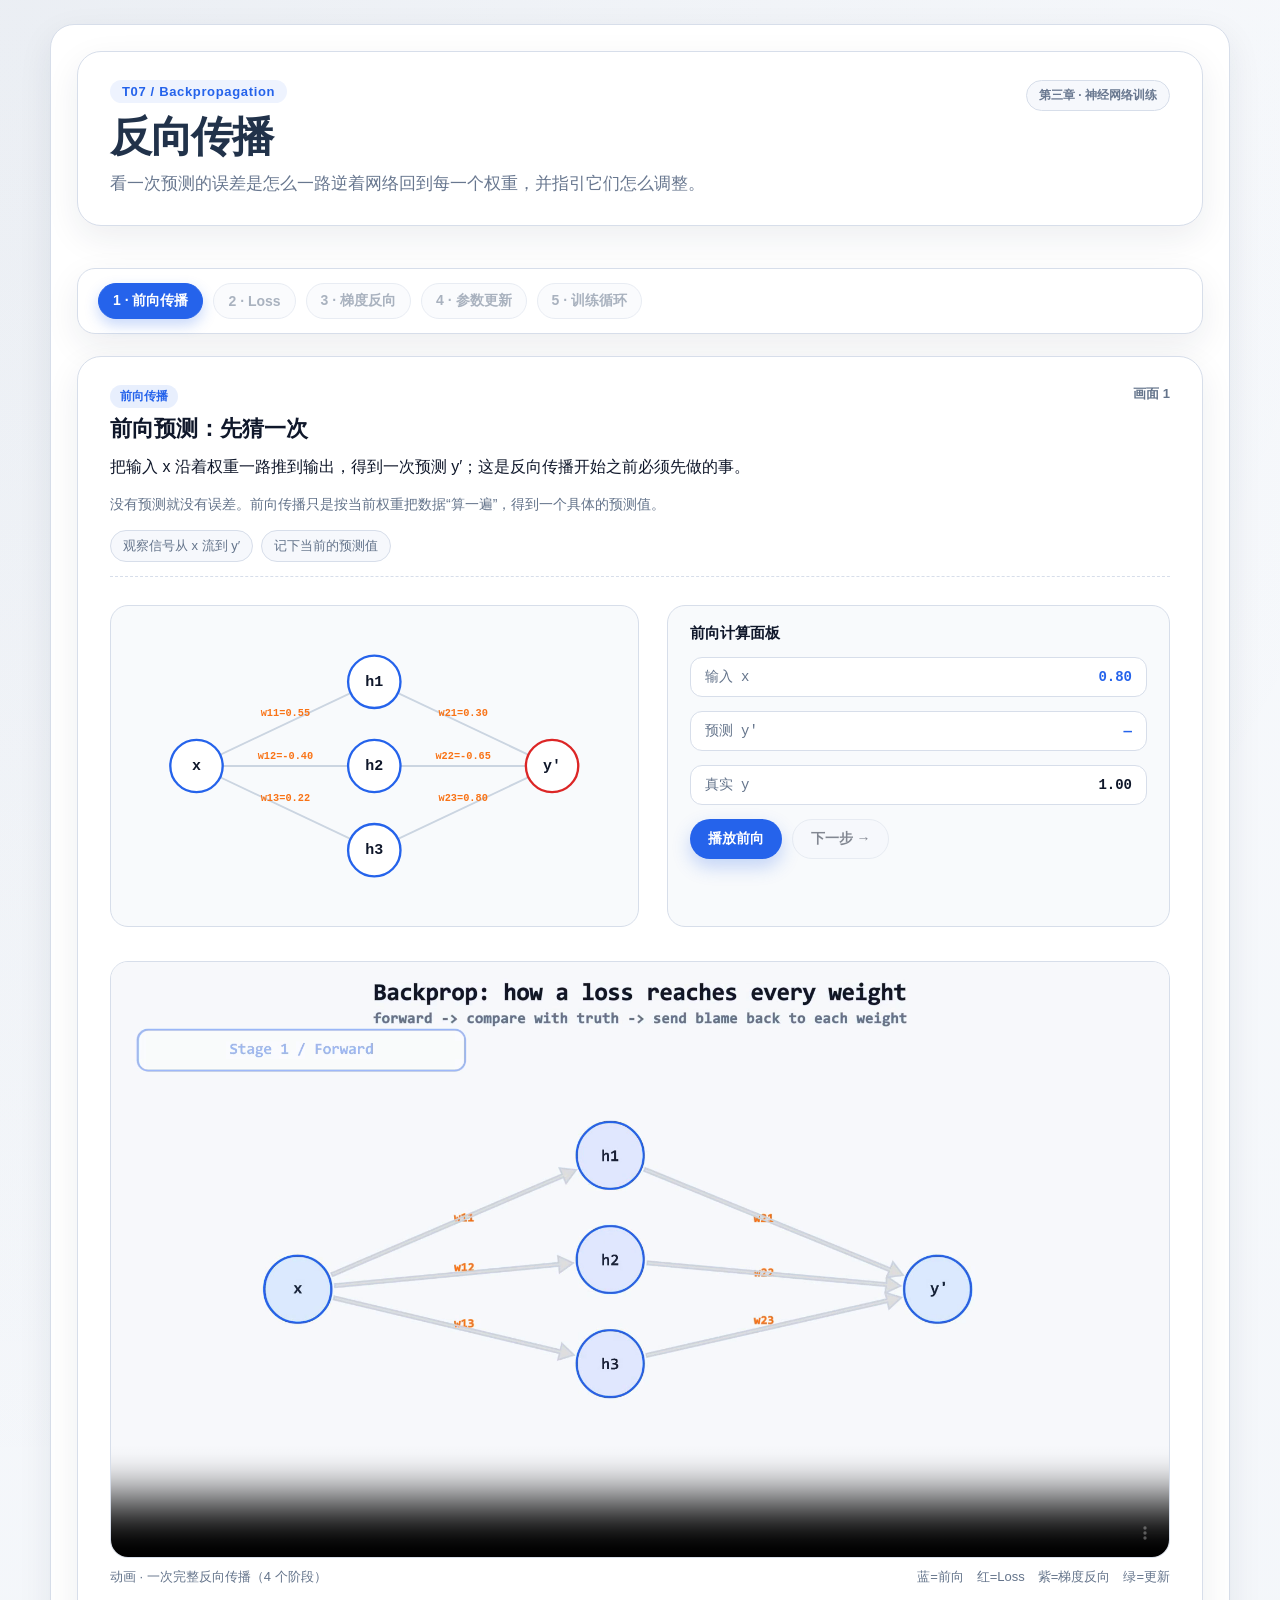
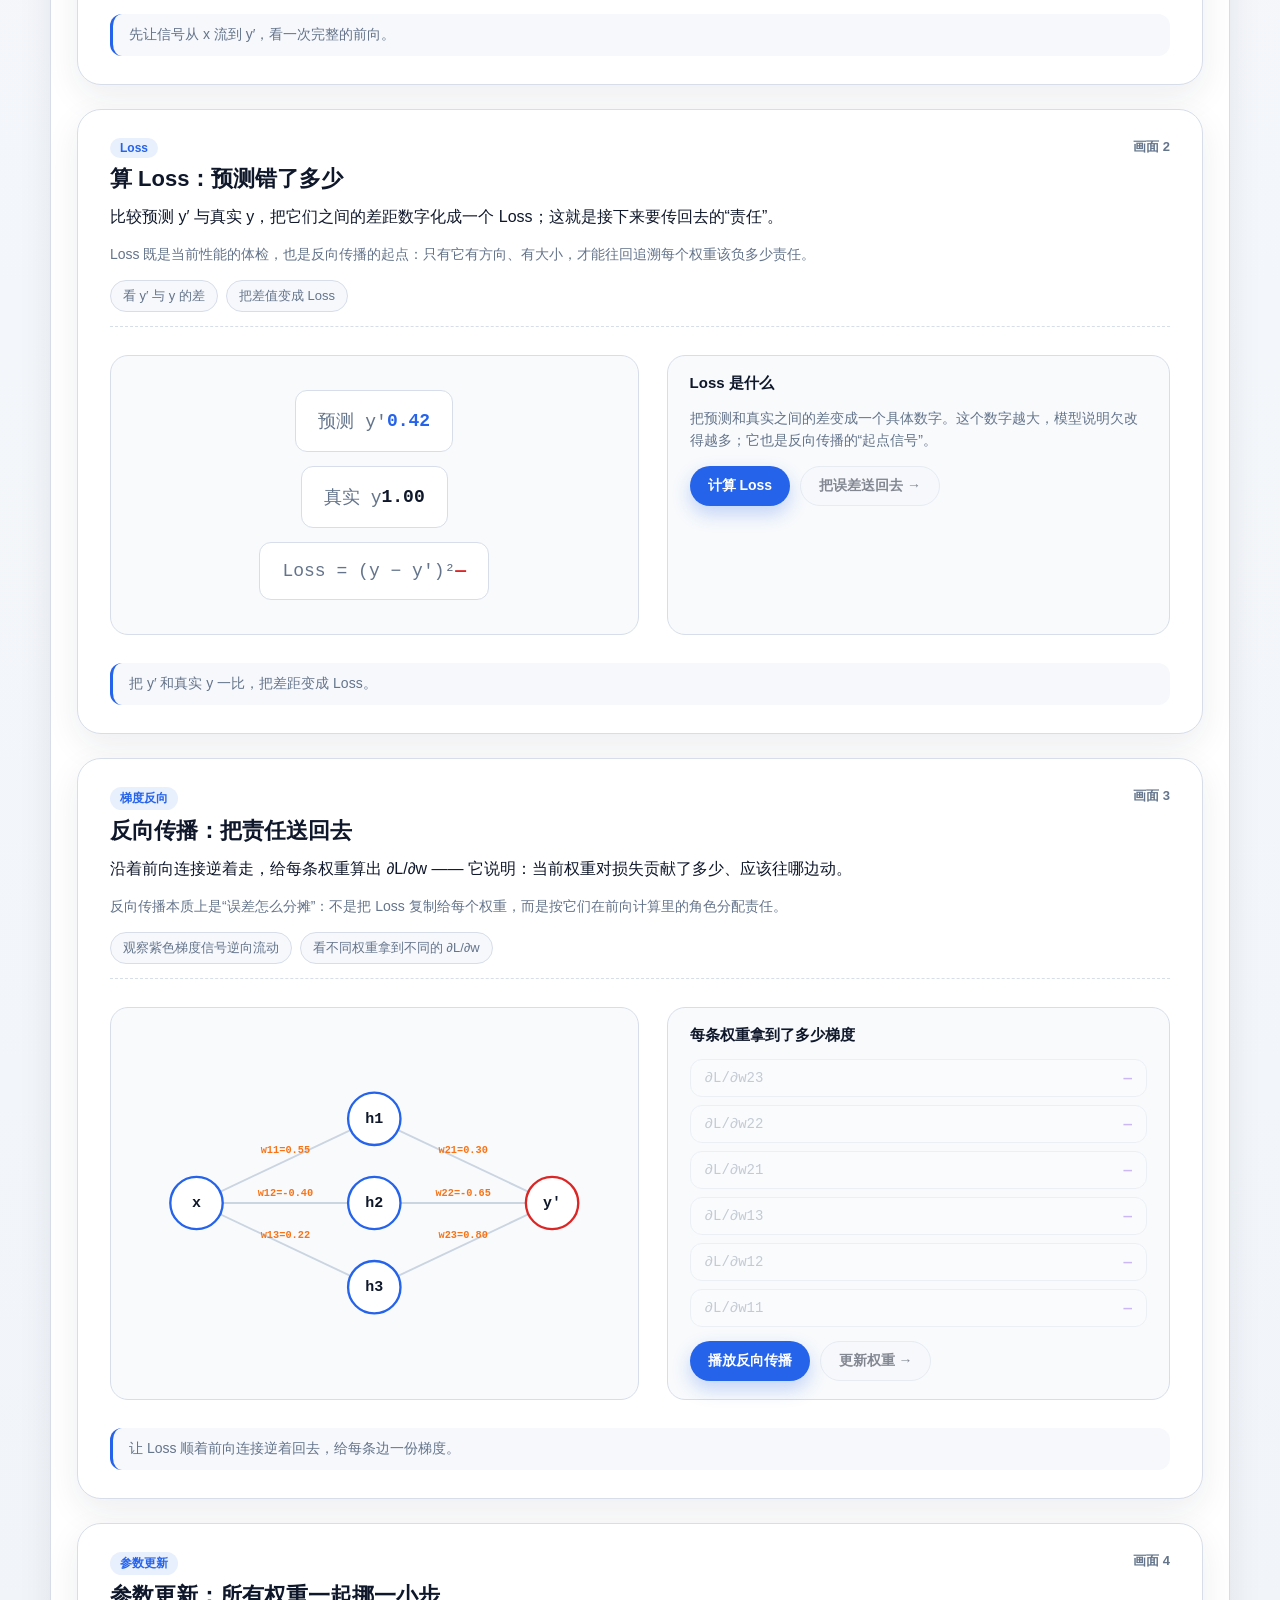
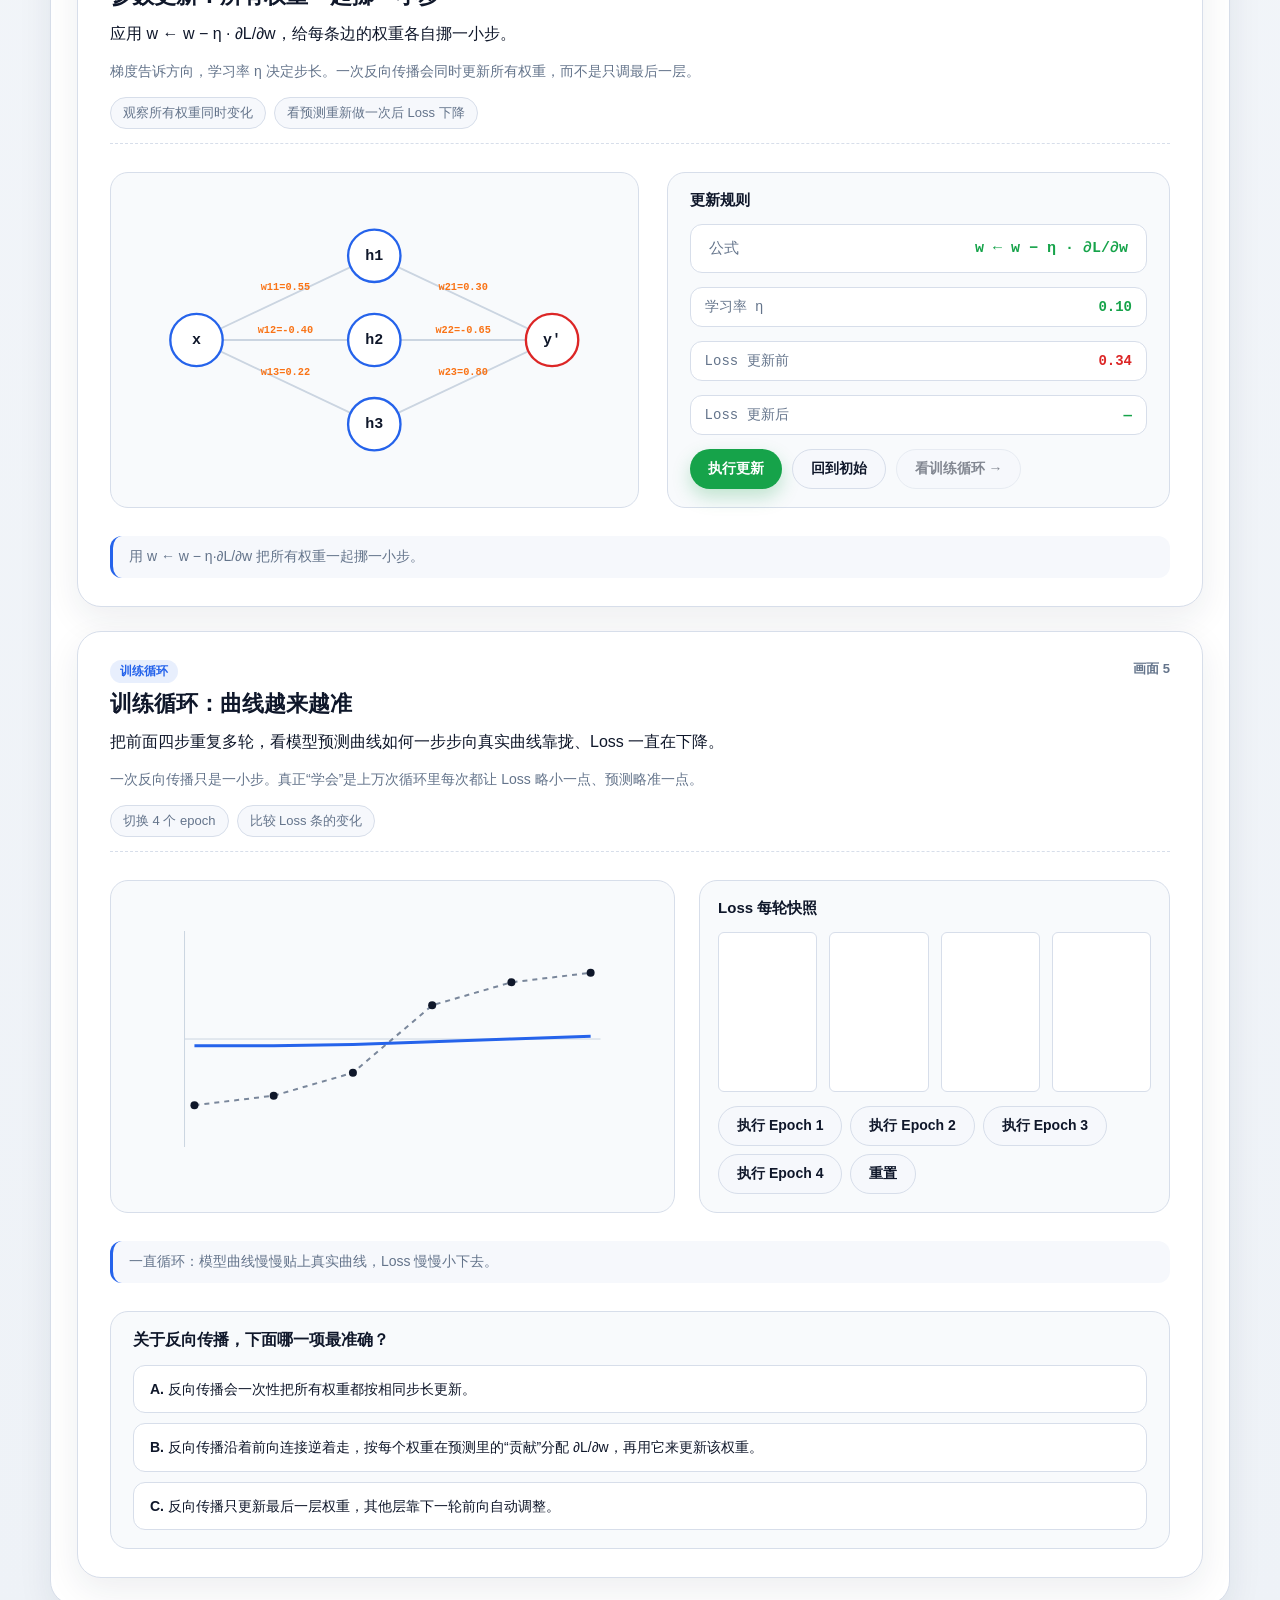
==== Chapter3-Training/T07-Backpropagation/index.html @ 6d7f1e13 "T07 Backpropagation: ship manim animations and interactive frontend - backprop_signal_flow.py: 5-sta" ====
<!doctype html>
<html lang="zh-CN">
<head>
  <meta charset="UTF-8">
  <meta name="viewport" content="width=device-width, initial-scale=1.0">
  <title>T07 · 反向传播</title>
  <link rel="stylesheet" href="./base.css">
  <link rel="stylesheet" href="./style.css">
</head>
<body>
  <main class="edu-root t07-root" data-tr-id="t07_module_root" data-tr-view="module_show" data-tr-props='{"module":"T07"}'>
    <section class="edu-shell t07-shell">
      <header class="edu-header t07-header">
        <div>
          <span class="t07-kicker">T07 / Backpropagation</span>
          <h1 class="edu-title">反向传播</h1>
          <p class="edu-subtitle">看一次预测的误差是怎么一路逆着网络回到每一个权重，并指引它们怎么调整。</p>
        </div>
        <span class="edu-badge">第三章 · 神经网络训练</span>
      </header>

      <nav class="t07-progress" id="progressNav" aria-label="关卡进度" data-tr-id="t07_progress_nav" data-tr-view="progress_show" data-tr-props='{"panel":"progress"}'></nav>

      <div class="t07-scene-stack" id="sceneStack" aria-live="polite" data-tr-id="t07_scene_stack_panel" data-tr-view="panel_show" data-tr-props='{"panel":"scene_stack"}'></div>
    </section>
  </main>

  <script src="./guide.js"></script>
  <script src="./script.js"></script>
</body>
</html>
---- Chapter3-Training/T07-Backpropagation/base.css ----
/*
  统一教学模块 Base 样式
  参考来源: activation-browser
  适用范围: 页面外壳、卡片、控件、表格、图表区、徽标、提示信息
*/

/* 全局设计令牌（颜色、圆角、阴影、字体） */
:root {
  --ui-bg-page: #eef2f7;
  --ui-bg-page-top: #f7f9fc;
  --ui-bg-card: #ffffff;
  --ui-bg-soft: #eef3fb;
  --ui-bg-muted: #f6f8fc;

  --ui-text-main: #21324a;
  --ui-text-muted: #68778f;
  --ui-text-light: #8b97ab;

  --ui-border: #d7deea;
  --ui-border-strong: #9fb0c8;

  --ui-accent: #27446e;
  --ui-accent-alt: #f07e47;
  --ui-success: #228d5c;
  --ui-warning: #c07100;
  --ui-danger: #c43f52;

  --ui-shadow-soft: 0 12px 34px rgba(25, 42, 70, 0.08);
  --ui-shadow-hover: 0 16px 40px rgba(25, 42, 70, 0.12);

  --ui-radius-xl: 24px;
  --ui-radius-lg: 18px;
  --ui-radius-md: 12px;
  --ui-radius-sm: 8px;
  --ui-radius-pill: 999px;

  --ui-font-sans: "Segoe UI", "PingFang SC", "Hiragino Sans GB", Arial, sans-serif;
  --ui-font-mono: "Cascadia Code", "SFMono-Regular", Consolas, monospace;
}

/* 统一盒模型，避免不同浏览器计算差异 */
* {
  box-sizing: border-box;
}

/* 清理页面默认边距 */
html,
body {
  margin: 0;
  padding: 0;
}

/* 页面根容器：负责背景、基础字号与主字体 */
.edu-root {
  min-height: 100vh;
  padding: 24px;
  background:
    radial-gradient(circle at top left, rgba(39, 68, 110, 0.06), transparent 30%),
    linear-gradient(180deg, var(--ui-bg-page-top) 0%, var(--ui-bg-page) 100%);
  color: var(--ui-text-main);
  font-family: var(--ui-font-sans);
}

/* 内容外壳：统一最大宽度、边框、圆角和阴影 */
.edu-shell {
  max-width: 1200px;
  margin: 0 auto;
  padding: 26px;
  border: 1px solid var(--ui-border);
  border-radius: var(--ui-radius-xl);
  background: var(--ui-bg-card);
  box-shadow: var(--ui-shadow-soft);
}

/* 顶部标题区：标题 + 右上角徽标 */
.edu-header {
  display: flex;
  align-items: flex-start;
  justify-content: space-between;
  gap: 16px;
  margin-bottom: 20px;
}

/* 主标题 */
.edu-title {
  margin: 0;
  font-size: 42px;
  line-height: 1.06;
  letter-spacing: -0.03em;
}

/* 副标题 */
.edu-subtitle {
  margin: 10px 0 0;
  color: var(--ui-text-muted);
  font-size: 17px;
  line-height: 1.6;
}

/* 右上角胶囊徽标（例如“第X课 / 交互实验”） */
.edu-badge {
  flex-shrink: 0;
  display: inline-flex;
  align-items: center;
  padding: 6px 12px;
  border: 1px solid var(--ui-border);
  border-radius: var(--ui-radius-pill);
  background: var(--ui-bg-muted);
  color: var(--ui-text-muted);
  font-size: 12px;
  font-weight: 700;
}

/* 主布局：左侧控制区 + 右侧内容区 */
.edu-grid {
  display: grid;
  grid-template-columns: 320px minmax(0, 1fr);
  gap: 16px;
}

/* 面板与卡片共享基础边框样式 */
.edu-panel,
.edu-card {
  border: 1px solid var(--ui-border);
  border-radius: var(--ui-radius-lg);
  background: var(--ui-bg-card);
}

/* 左侧控制面板 */
.edu-panel {
  padding: 16px;
}

/* 右侧内容卡片 */
.edu-card {
  padding: 18px;
}

/* 相邻卡片之间的纵向间距 */
.edu-card + .edu-card {
  margin-top: 14px;
}

/* 区块标题（小号大写风格） */
.edu-section-title {
  margin: 0 0 10px;
  color: var(--ui-text-muted);
  font-size: 12px;
  font-weight: 800;
  letter-spacing: 0.09em;
  text-transform: uppercase;
}

/* 表单标签 */
.edu-label {
  display: block;
  margin: 0 0 6px;
  font-size: 13px;
  color: var(--ui-text-muted);
}

/* 输入控件基础样式：输入框/下拉/多行文本 */
.edu-input,
.edu-select,
.edu-textarea {
  width: 100%;
  border: 1px solid var(--ui-border);
  border-radius: var(--ui-radius-md);
  background: #ffffff;
  color: var(--ui-text-main);
  font: inherit;
  transition: border-color 140ms ease, box-shadow 140ms ease;
}

/* 单行输入控件统一高度 */
.edu-input,
.edu-select {
  height: 40px;
  padding: 0 12px;
}

/* 多行输入框 */
.edu-textarea {
  min-height: 120px;
  padding: 10px 12px;
  resize: vertical;
  line-height: 1.6;
}

/* 控件聚焦态：高亮边框与外发光 */
.edu-input:focus,
.edu-select:focus,
.edu-textarea:focus {
  outline: none;
  border-color: var(--ui-accent);
  box-shadow: 0 0 0 3px rgba(39, 68, 110, 0.14);
}

/* 范围滑条统一主色 */
.edu-range {
  width: 100%;
  accent-color: var(--ui-accent);
}

/* 常用行布局：左右对齐 */
.edu-row {
  display: flex;
  align-items: center;
  justify-content: space-between;
  gap: 10px;
}

/* 按钮组容器 */
.edu-actions {
  display: flex;
  flex-wrap: wrap;
  gap: 10px;
}

/* 按钮基础样式 */
.edu-btn {
  border: 1px solid var(--ui-border);
  background: #ffffff;
  color: var(--ui-text-muted);
  border-radius: var(--ui-radius-pill);
  padding: 9px 16px;
  font-size: 14px;
  font-weight: 700;
  cursor: pointer;
  transition: all 140ms ease;
}

/* 按钮悬停反馈 */
.edu-btn:hover {
  transform: translateY(-1px);
  border-color: var(--ui-accent);
  color: var(--ui-accent);
}

/* 激活态与主按钮 */
.edu-btn.is-active,
.edu-btn--primary {
  border-color: var(--ui-accent);
  background: var(--ui-accent);
  color: #ffffff;
}

/* 警告按钮 */
.edu-btn--warn {
  border-color: rgba(192, 113, 0, 0.45);
  background: rgba(192, 113, 0, 0.08);
  color: var(--ui-warning);
}

/* 危险按钮 */
.edu-btn--danger {
  border-color: rgba(196, 63, 82, 0.45);
  background: rgba(196, 63, 82, 0.08);
  color: var(--ui-danger);
}

/* KPI 指标卡网格 */
.edu-kpi-grid {
  display: grid;
  grid-template-columns: repeat(3, minmax(0, 1fr));
  gap: 12px;
}

/* 单个 KPI 卡片 */
.edu-kpi {
  padding: 12px;
  border: 1px solid var(--ui-border);
  border-radius: var(--ui-radius-md);
  background: var(--ui-bg-soft);
}

/* KPI 标签文本 */
.edu-kpi-label {
  margin: 0;
  color: var(--ui-text-muted);
  font-size: 12px;
  text-transform: uppercase;
  letter-spacing: 0.05em;
}

/* KPI 数值文本 */
.edu-kpi-value {
  margin: 4px 0 0;
  color: var(--ui-accent);
  font-family: var(--ui-font-mono);
  font-size: 26px;
  font-weight: 800;
  line-height: 1.1;
}

/* 图表容器（适配 svg/canvas） */
.edu-chart {
  border: 1px solid var(--ui-border);
  border-radius: var(--ui-radius-lg);
  background: linear-gradient(180deg, rgba(250, 252, 255, 0.98), #ffffff);
  padding: 10px;
}

/* 图表元素自适应宽度 */
.edu-chart svg,
.edu-chart canvas {
  width: 100%;
  height: auto;
  display: block;
}

/* 图例容器 */
.edu-legend {
  margin-top: 10px;
  display: flex;
  flex-wrap: wrap;
  gap: 16px;
  color: var(--ui-text-muted);
  font-size: 14px;
}

/* 图例项 */
.edu-legend-item {
  display: inline-flex;
  align-items: center;
  gap: 8px;
}

/* 图例色点 */
.edu-dot {
  width: 12px;
  height: 12px;
  border-radius: 999px;
}

/* 主曲线颜色 */
.edu-dot--main {
  background: var(--ui-accent);
}

/* 对比曲线颜色 */
.edu-dot--alt {
  background: var(--ui-accent-alt);
}

/* 表格外层：横向滚动与边框 */
.edu-table-wrap {
  overflow-x: auto;
  border: 1px solid var(--ui-border);
  border-radius: var(--ui-radius-md);
}

/* 统一表格样式 */
.edu-table {
  width: 100%;
  border-collapse: collapse;
  min-width: 560px;
}

/* 单元格样式 */
.edu-table th,
.edu-table td {
  padding: 10px 12px;
  border-bottom: 1px solid var(--ui-border);
  text-align: left;
  font-size: 14px;
}

/* 表头样式 */
.edu-table th {
  background: var(--ui-bg-muted);
  color: var(--ui-text-muted);
  font-weight: 700;
}

/* 行悬停高亮 */
.edu-table tbody tr:hover {
  background: rgba(39, 68, 110, 0.05);
}

/* 提示说明块 */
.edu-note {
  margin-top: 12px;
  padding: 12px 14px;
  border: 1px solid rgba(39, 68, 110, 0.18);
  border-radius: var(--ui-radius-md);
  background: rgba(39, 68, 110, 0.07);
  color: var(--ui-text-main);
  font-size: 14px;
  line-height: 1.6;
}

/* 提示块中的强调文本 */
.edu-note strong {
  color: var(--ui-accent);
}

/* 空状态占位（无数据时使用） */
.edu-empty {
  border: 1px dashed var(--ui-border-strong);
  border-radius: var(--ui-radius-md);
  padding: 20px;
  text-align: center;
  color: var(--ui-text-light);
}

/* 页脚说明文字 */
.edu-footer {
  margin-top: 16px;
  color: var(--ui-text-light);
  font-size: 12px;
}

/* 中等屏幕：左右布局改为上下布局 */
@media (max-width: 980px) {
  .edu-grid {
    grid-template-columns: 1fr;
  }

  .edu-title {
    font-size: 32px;
  }
}

/* 小屏幕：收紧内边距并降低密度 */
@media (max-width: 760px) {
  .edu-root {
    padding: 14px;
  }

  .edu-shell {
    padding: 16px;
    border-radius: var(--ui-radius-lg);
  }

  .edu-header {
    flex-direction: column;
    align-items: flex-start;
  }

  .edu-kpi-grid {
    grid-template-columns: 1fr;
  }
}
---- Chapter3-Training/T07-Backpropagation/style.css ----
/*
  T07 反向传播 · 模块样式
  基于 base.css 的 UI 令牌再做模块色调，沿用与 T14 一致的视觉语法。
*/

.t07-root {
  --t07-accent: #2563eb;       /* 前向 */
  --t07-loss: #dc2626;          /* Loss */
  --t07-grad: #7c3aed;          /* 反向梯度 */
  --t07-update: #16a34a;        /* 参数更新 */
  --t07-param: #f97316;         /* 被操作参数 */
  --t07-ink: #0f172a;
  --t07-muted: #64748b;
  --t07-line: #cbd5e1;
  --t07-bg-soft: #f8fafc;
  --t07-bg-card: #ffffff;
}

.t07-shell {
  max-width: 1180px;
  margin: 0 auto;
  display: flex;
  flex-direction: column;
  gap: 22px;
}

.t07-header {
  display: flex;
  justify-content: space-between;
  align-items: flex-start;
  gap: 24px;
  padding: 28px 32px;
  background: var(--t07-bg-card);
  border-radius: var(--ui-radius-xl);
  box-shadow: var(--ui-shadow-soft);
  border: 1px solid var(--ui-border);
}

.t07-kicker {
  display: inline-block;
  padding: 4px 12px;
  border-radius: 999px;
  background: rgba(37, 99, 235, 0.08);
  color: var(--t07-accent);
  font-size: 13px;
  font-weight: 600;
  letter-spacing: 0.05em;
  margin-bottom: 12px;
}

/* 进度条 */
.t07-progress {
  display: flex;
  flex-wrap: wrap;
  gap: 10px;
  padding: 14px 20px;
  background: var(--t07-bg-card);
  border-radius: var(--ui-radius-lg);
  border: 1px solid var(--ui-border);
  box-shadow: var(--ui-shadow-soft);
}

.t07-progress button {
  appearance: none;
  border: 1px solid var(--ui-border);
  background: var(--ui-bg-muted);
  color: var(--t07-muted);
  padding: 8px 14px;
  border-radius: var(--ui-radius-pill);
  font-size: 14px;
  font-weight: 600;
  cursor: pointer;
  display: inline-flex;
  align-items: center;
  gap: 8px;
  transition: all 0.2s ease;
}

.t07-progress button:hover {
  border-color: var(--t07-accent);
  color: var(--t07-accent);
}

.t07-progress button.is-active {
  background: var(--t07-accent);
  color: #fff;
  border-color: var(--t07-accent);
  box-shadow: 0 6px 14px rgba(37, 99, 235, 0.25);
}

.t07-progress button.is-done {
  border-color: var(--t07-update);
  color: var(--t07-update);
  background: rgba(22, 163, 74, 0.08);
}

.t07-progress button[disabled] {
  opacity: 0.55;
  cursor: not-allowed;
}

/* 场景栈 */
.t07-scene-stack {
  display: flex;
  flex-direction: column;
  gap: 24px;
}

.t07-scene {
  background: var(--t07-bg-card);
  border-radius: var(--ui-radius-xl);
  border: 1px solid var(--ui-border);
  box-shadow: var(--ui-shadow-soft);
  padding: 28px 32px;
  display: grid;
  grid-template-columns: minmax(0, 1.05fr) minmax(0, 1fr);
  gap: 28px;
}

.t07-scene-head {
  grid-column: 1 / -1;
  display: flex;
  justify-content: space-between;
  align-items: flex-start;
  gap: 18px;
  border-bottom: 1px dashed var(--ui-border);
  padding-bottom: 14px;
}

.t07-scene-head h2 {
  margin: 6px 0 6px;
  font-size: 22px;
  color: var(--t07-ink);
}

.t07-scene-head .pill {
  display: inline-block;
  padding: 3px 10px;
  border-radius: 999px;
  font-size: 12px;
  font-weight: 600;
  background: rgba(37, 99, 235, 0.1);
  color: var(--t07-accent);
}

.t07-scene-head .tag {
  font-size: 13px;
  color: var(--t07-muted);
  font-weight: 600;
}

.t07-goal {
  margin: 10px 0 6px;
  color: var(--t07-ink);
  line-height: 1.6;
}

.t07-concept {
  color: var(--t07-muted);
  font-size: 14px;
  line-height: 1.6;
}

.t07-tasks {
  list-style: none;
  padding: 0;
  margin: 10px 0 0;
  display: flex;
  flex-wrap: wrap;
  gap: 8px;
}

.t07-tasks li {
  font-size: 13px;
  color: var(--t07-muted);
  background: var(--ui-bg-muted);
  padding: 6px 12px;
  border-radius: 999px;
  border: 1px solid var(--ui-border);
}

/* 通用按钮 */
.t07-action {
  appearance: none;
  border: none;
  cursor: pointer;
  padding: 10px 18px;
  border-radius: var(--ui-radius-pill);
  font-size: 14px;
  font-weight: 600;
  transition: transform 0.15s ease, box-shadow 0.2s ease, background 0.2s ease;
  display: inline-flex;
  align-items: center;
  gap: 8px;
}

.t07-action.primary {
  background: var(--t07-accent);
  color: #fff;
  box-shadow: 0 8px 18px rgba(37, 99, 235, 0.25);
}

.t07-action.primary:hover { transform: translateY(-1px); }

.t07-action.ghost {
  background: var(--ui-bg-muted);
  color: var(--t07-ink);
  border: 1px solid var(--ui-border);
}

.t07-action.success {
  background: var(--t07-update);
  color: #fff;
  box-shadow: 0 8px 18px rgba(22, 163, 74, 0.25);
}

.t07-action[disabled] {
  opacity: 0.5;
  cursor: not-allowed;
  box-shadow: none;
}

/* 网络结构图 */
.t07-network {
  position: relative;
  background: var(--t07-bg-soft);
  border-radius: var(--ui-radius-lg);
  border: 1px solid var(--ui-border);
  padding: 20px;
  min-height: 280px;
  display: flex;
  align-items: center;
  justify-content: center;
}

.t07-network svg {
  width: 100%;
  height: 280px;
  display: block;
}

.t07-edge {
  stroke: var(--t07-line);
  stroke-width: 2;
  fill: none;
  transition: stroke 0.4s ease, stroke-width 0.4s ease, opacity 0.3s ease;
}

.t07-edge.is-forward { stroke: var(--t07-accent); stroke-width: 3.2; }
.t07-edge.is-backward { stroke: var(--t07-grad); stroke-width: 3.2; }

.t07-edge-pulse {
  stroke-width: 4;
  stroke-linecap: round;
  fill: none;
  opacity: 0;
  pointer-events: none;
}

.t07-edge-pulse.is-active { animation: t07-pulse 1.2s ease-in-out forwards; }

@keyframes t07-pulse {
  0%   { opacity: 0;   stroke-dasharray: 0 220; stroke-dashoffset: 0; }
  25%  { opacity: 0.9; stroke-dasharray: 60 220; }
  100% { opacity: 0;   stroke-dasharray: 220 0; stroke-dashoffset: -200; }
}

.t07-node {
  fill: #fff;
  stroke: var(--t07-accent);
  stroke-width: 2.5;
  transition: stroke 0.3s ease, fill 0.3s ease;
}

.t07-node.is-output { stroke: var(--t07-loss); }
.t07-node.is-updated { stroke: var(--t07-update); fill: rgba(22, 163, 74, 0.1); }

.t07-node-label {
  font-family: var(--ui-font-mono);
  font-size: 16px;
  fill: var(--t07-ink);
  text-anchor: middle;
  dominant-baseline: central;
  font-weight: 700;
}

.t07-weight-label {
  font-family: var(--ui-font-mono);
  font-size: 11px;
  fill: var(--t07-param);
  font-weight: 700;
  text-anchor: middle;
}

.t07-weight-label.is-updated { fill: var(--t07-update); }

/* 信息面板 */
.t07-panel {
  background: var(--t07-bg-soft);
  border-radius: var(--ui-radius-lg);
  border: 1px solid var(--ui-border);
  padding: 18px 22px;
  display: flex;
  flex-direction: column;
  gap: 14px;
}

.t07-panel h3 {
  margin: 0;
  font-size: 15px;
  color: var(--t07-ink);
}

.t07-metric {
  display: flex;
  justify-content: space-between;
  align-items: center;
  padding: 10px 14px;
  background: #fff;
  border-radius: var(--ui-radius-md);
  border: 1px solid var(--ui-border);
  font-family: var(--ui-font-mono);
  font-size: 14px;
}

.t07-metric .label { color: var(--t07-muted); }

.t07-metric .value { font-weight: 700; color: var(--t07-ink); }
.t07-metric.tone-loss .value { color: var(--t07-loss); }
.t07-metric.tone-grad .value { color: var(--t07-grad); }
.t07-metric.tone-update .value { color: var(--t07-update); }
.t07-metric.tone-forward .value { color: var(--t07-accent); }

.t07-actions-row {
  display: flex;
  flex-wrap: wrap;
  gap: 10px;
}

/* 视频卡片 */
.t07-media {
  grid-column: 1 / -1;
  margin-top: 6px;
  display: flex;
  flex-direction: column;
  gap: 10px;
}

.t07-media video {
  width: 100%;
  border-radius: var(--ui-radius-lg);
  border: 1px solid var(--ui-border);
  background: var(--t07-bg-soft);
}

.t07-media .caption {
  font-size: 13px;
  color: var(--t07-muted);
  display: flex;
  justify-content: space-between;
  align-items: center;
}

/* 反馈条 */
.t07-feedback {
  grid-column: 1 / -1;
  padding: 12px 16px;
  border-radius: var(--ui-radius-md);
  background: var(--ui-bg-muted);
  color: var(--t07-muted);
  font-size: 14px;
  border-left: 3px solid var(--t07-accent);
}

.t07-feedback.tone-loss { color: var(--t07-loss); border-left-color: var(--t07-loss); background: rgba(220, 38, 38, 0.05); }
.t07-feedback.tone-grad { color: var(--t07-grad); border-left-color: var(--t07-grad); background: rgba(124, 58, 237, 0.05); }
.t07-feedback.tone-update { color: var(--t07-update); border-left-color: var(--t07-update); background: rgba(22, 163, 74, 0.05); }

/* 训练循环面板 */
.t07-loop {
  grid-column: 1 / -1;
  display: grid;
  grid-template-columns: minmax(0, 1.2fr) minmax(0, 1fr);
  gap: 24px;
}

.t07-curve {
  background: var(--t07-bg-soft);
  border-radius: var(--ui-radius-lg);
  border: 1px solid var(--ui-border);
  padding: 18px;
}

.t07-curve svg { width: 100%; height: 280px; display: block; }

.t07-curve-axis { stroke: var(--t07-line); stroke-width: 1; }
.t07-curve-target {
  stroke: var(--t07-muted);
  stroke-width: 2;
  fill: none;
  stroke-dasharray: 5 5;
  opacity: 0.85;
}
.t07-curve-pred {
  stroke: var(--t07-accent);
  stroke-width: 3;
  fill: none;
  transition: d 0.8s ease;
}
.t07-curve-sample { fill: var(--t07-ink); }

.t07-loss-bars {
  background: var(--t07-bg-soft);
  border-radius: var(--ui-radius-lg);
  border: 1px solid var(--ui-border);
  padding: 18px;
  display: flex;
  flex-direction: column;
  gap: 14px;
}

.t07-bars {
  display: grid;
  grid-template-columns: repeat(4, 1fr);
  gap: 12px;
  align-items: end;
  height: 160px;
}

.t07-bar {
  position: relative;
  background: #fff;
  border-radius: 6px;
  border: 1px solid var(--ui-border);
  overflow: hidden;
  display: flex;
  flex-direction: column;
  justify-content: flex-end;
  height: 100%;
}

.t07-bar .fill {
  background: linear-gradient(180deg, var(--t07-loss), #f87171);
  width: 100%;
  height: 0;
  transition: height 0.6s ease;
}

.t07-bar.is-done .fill { background: linear-gradient(180deg, var(--t07-update), #4ade80); }

.t07-bar .cap {
  position: absolute;
  bottom: -20px;
  left: 0;
  right: 0;
  text-align: center;
  font-size: 12px;
  color: var(--t07-muted);
  font-weight: 600;
}

.t07-bar .val {
  position: absolute;
  top: -22px;
  left: 0;
  right: 0;
  text-align: center;
  font-family: var(--ui-font-mono);
  font-size: 12px;
  color: var(--t07-ink);
  font-weight: 700;
  opacity: 0;
  transition: opacity 0.4s ease;
}

.t07-bar.is-done .val { opacity: 1; }

.t07-epoch-controls {
  display: flex;
  flex-wrap: wrap;
  gap: 8px;
}

/* Quiz */
.t07-quiz {
  grid-column: 1 / -1;
  background: var(--t07-bg-soft);
  border-radius: var(--ui-radius-lg);
  border: 1px solid var(--ui-border);
  padding: 18px 22px;
  display: flex;
  flex-direction: column;
  gap: 14px;
}

.t07-quiz h3 { margin: 0; color: var(--t07-ink); font-size: 16px; }

.t07-quiz .options { display: flex; flex-direction: column; gap: 10px; }

.t07-quiz .option {
  appearance: none;
  text-align: left;
  padding: 12px 16px;
  border-radius: var(--ui-radius-md);
  border: 1px solid var(--ui-border);
  background: #fff;
  cursor: pointer;
  color: var(--t07-ink);
  font-size: 14px;
  line-height: 1.6;
  transition: all 0.2s ease;
}

.t07-quiz .option:hover { border-color: var(--t07-accent); }
.t07-quiz .option.is-correct { border-color: var(--t07-update); background: rgba(22, 163, 74, 0.08); }
.t07-quiz .option.is-wrong { border-color: var(--t07-loss); background: rgba(220, 38, 38, 0.05); }

/* 引导转场卡 */
.t07-transition {
  background: var(--t07-bg-card);
  border-radius: var(--ui-radius-xl);
  border: 1px dashed var(--t07-accent);
  padding: 22px 28px;
  display: flex;
  justify-content: space-between;
  align-items: center;
  gap: 18px;
}

.t07-transition .label { font-size: 16px; color: var(--t07-ink); font-weight: 600; }
.t07-transition .kicker { font-size: 13px; color: var(--t07-muted); }

/* 响应式 */
@media (max-width: 980px) {
  .t07-scene { grid-template-columns: 1fr; }
  .t07-loop  { grid-template-columns: 1fr; }
}
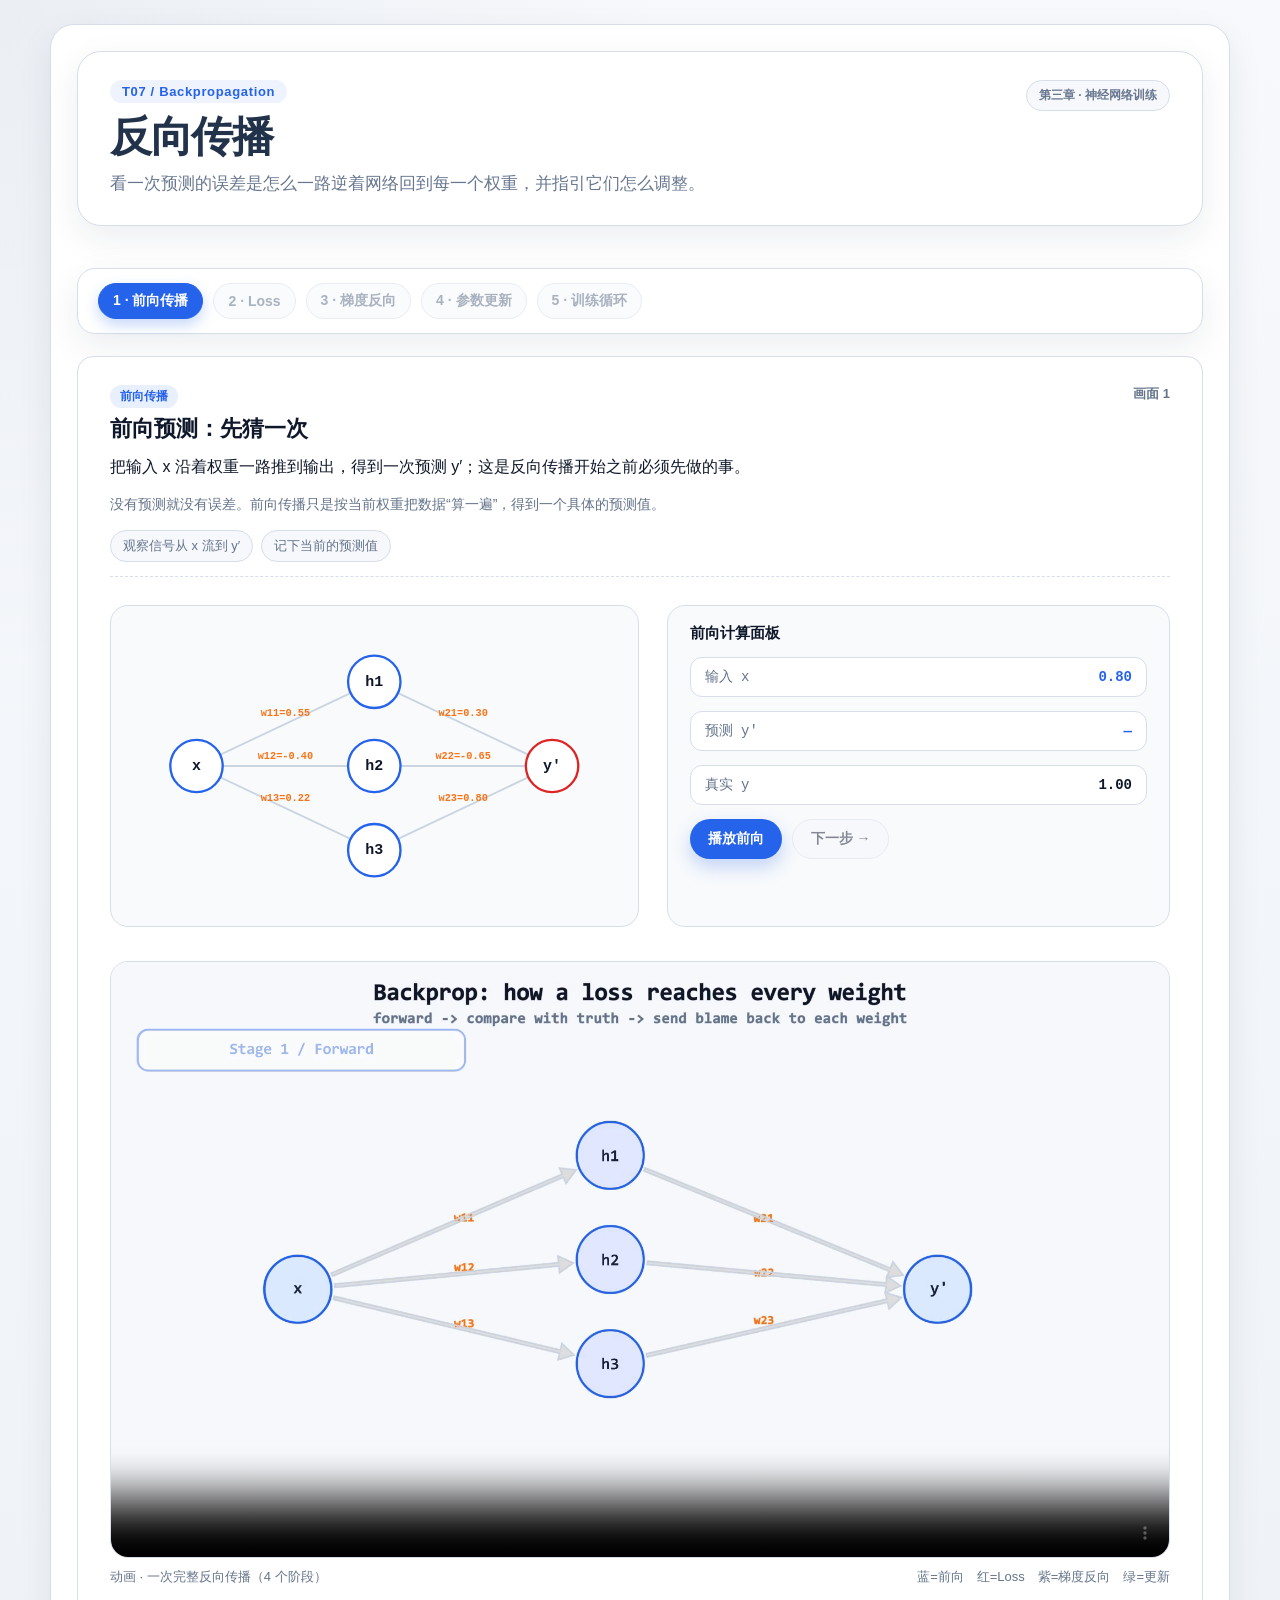
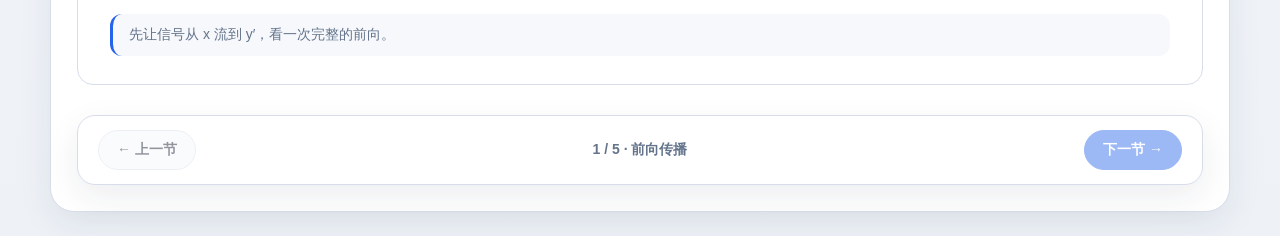
==== commit 5e7039e3: "T07/T08/T10: paginate scenes via hash routing with prev/next pager Replace the single long-scroll sc" ====
--- a/Chapter3-Training/T07-Backpropagation/index.html
+++ b/Chapter3-Training/T07-Backpropagation/index.html
@@ -22,6 +22,8 @@
       <nav class="t07-progress" id="progressNav" aria-label="关卡进度" data-tr-id="t07_progress_nav" data-tr-view="progress_show" data-tr-props='{"panel":"progress"}'></nav>
 
       <div class="t07-scene-stack" id="sceneStack" aria-live="polite" data-tr-id="t07_scene_stack_panel" data-tr-view="panel_show" data-tr-props='{"panel":"scene_stack"}'></div>
+
+      <nav class="t07-pager" id="scenePager" aria-label="pager" data-tr-id="t07_pager" data-tr-view="pager_show"></nav>
     </section>
   </main>
 
--- a/Chapter3-Training/T07-Backpropagation/style.css
+++ b/Chapter3-Training/T07-Backpropagation/style.css
@@ -60,7 +60,8 @@
   box-shadow: var(--ui-shadow-soft);
 }
 
-.t07-progress button {
+.t07-progress button,
+.t07-progress a {
   appearance: none;
   border: 1px solid var(--ui-border);
   background: var(--ui-bg-muted);
@@ -74,29 +75,41 @@
   align-items: center;
   gap: 8px;
   transition: all 0.2s ease;
-}
-
-.t07-progress button:hover {
+  text-decoration: none;
+}
+
+.t07-progress button:hover,
+.t07-progress a:hover {
   border-color: var(--t07-accent);
   color: var(--t07-accent);
 }
 
-.t07-progress button.is-active {
+.t07-progress button.is-active,
+.t07-progress a.is-active {
   background: var(--t07-accent);
   color: #fff;
   border-color: var(--t07-accent);
   box-shadow: 0 6px 14px rgba(37, 99, 235, 0.25);
 }
 
-.t07-progress button.is-done {
+.t07-progress button.is-done,
+.t07-progress a.is-done {
   border-color: var(--t07-update);
   color: var(--t07-update);
   background: rgba(22, 163, 74, 0.08);
 }
 
-.t07-progress button[disabled] {
+.t07-progress button[disabled],
+.t07-progress a.is-locked {
   opacity: 0.55;
   cursor: not-allowed;
+  pointer-events: none;
+}
+
+.t07-progress button:focus-visible,
+.t07-progress a:focus-visible {
+  outline: 2px solid var(--t07-accent);
+  outline-offset: 2px;
 }
 
 /* 场景栈 */
@@ -108,9 +121,8 @@
 
 .t07-scene {
   background: var(--t07-bg-card);
-  border-radius: var(--ui-radius-xl);
-  border: 1px solid var(--ui-border);
-  box-shadow: var(--ui-shadow-soft);
+  border-radius: 16px;
+  border: 1px solid var(--ui-border);
   padding: 28px 32px;
   display: grid;
   grid-template-columns: minmax(0, 1.05fr) minmax(0, 1fr);
@@ -220,6 +232,11 @@
   box-shadow: none;
 }
 
+.t07-action:focus-visible {
+  outline: 2px solid var(--t07-accent);
+  outline-offset: 3px;
+}
+
 /* 网络结构图 */
 .t07-network {
   position: relative;
@@ -260,9 +277,9 @@
 .t07-edge-pulse.is-active { animation: t07-pulse 1.2s ease-in-out forwards; }
 
 @keyframes t07-pulse {
-  0%   { opacity: 0;   stroke-dasharray: 0 220; stroke-dashoffset: 0; }
-  25%  { opacity: 0.9; stroke-dasharray: 60 220; }
-  100% { opacity: 0;   stroke-dasharray: 220 0; stroke-dashoffset: -200; }
+  0%   { opacity: 0; }
+  25%  { opacity: 0.85; }
+  100% { opacity: 0; }
 }
 
 .t07-node {
@@ -373,7 +390,7 @@
 }
 
 .t07-feedback.tone-loss { color: var(--t07-loss); border-left-color: var(--t07-loss); background: rgba(220, 38, 38, 0.05); }
-.t07-feedback.tone-grad { color: var(--t07-grad); border-left-color: var(--t07-grad); background: rgba(124, 58, 237, 0.05); }
+.t07-feedback.tone-grad { color: #6d28d9; border-left-color: var(--t07-grad); background: rgba(124, 58, 237, 0.06); }
 .t07-feedback.tone-update { color: var(--t07-update); border-left-color: var(--t07-update); background: rgba(22, 163, 74, 0.05); }
 
 /* 训练循环面板 */
@@ -514,6 +531,7 @@
 .t07-quiz .option:hover { border-color: var(--t07-accent); }
 .t07-quiz .option.is-correct { border-color: var(--t07-update); background: rgba(22, 163, 74, 0.08); }
 .t07-quiz .option.is-wrong { border-color: var(--t07-loss); background: rgba(220, 38, 38, 0.05); }
+.t07-quiz .option:focus-visible { outline: 2px solid var(--t07-accent); outline-offset: 2px; }
 
 /* 引导转场卡 */
 .t07-transition {
@@ -535,3 +553,72 @@
   .t07-scene { grid-template-columns: 1fr; }
   .t07-loop  { grid-template-columns: 1fr; }
 }
+
+@media (prefers-reduced-motion: reduce) {
+  .t07-edge,
+  .t07-edge-pulse,
+  .t07-curve-pred,
+  .t07-bar .fill,
+  .t07-bar .val,
+  .t07-action,
+  .t07-progress button {
+    transition: none !important;
+    animation: none !important;
+  }
+}
+
+/* pager */
+.t07-pager {
+  display: flex;
+  align-items: center;
+  justify-content: space-between;
+  gap: 12px;
+  margin-top: 8px;
+  padding: 14px 20px;
+  background: var(--t07-bg-card);
+  border-radius: var(--ui-radius-lg);
+  border: 1px solid var(--ui-border);
+  box-shadow: var(--ui-shadow-soft);
+}
+
+.t07-pager-btn {
+  appearance: none;
+  border: 1px solid var(--ui-border);
+  background: var(--ui-bg-muted);
+  color: var(--t07-ink);
+  padding: 10px 18px;
+  border-radius: var(--ui-radius-pill);
+  font-size: 14px;
+  font-weight: 600;
+  cursor: pointer;
+  transition: all 0.2s ease;
+}
+
+.t07-pager-btn:hover {
+  border-color: var(--t07-accent);
+  color: var(--t07-accent);
+}
+
+.t07-pager-btn.primary {
+  background: var(--t07-accent);
+  color: #fff;
+  border-color: var(--t07-accent);
+  box-shadow: 0 6px 14px rgba(37, 99, 235, 0.25);
+}
+
+.t07-pager-btn.primary:hover {
+  color: #fff;
+  filter: brightness(1.05);
+}
+
+.t07-pager-btn[disabled] {
+  opacity: 0.45;
+  cursor: not-allowed;
+  box-shadow: none;
+}
+
+.t07-pager-counter {
+  font-size: 14px;
+  color: var(--t07-muted);
+  font-weight: 600;
+}
